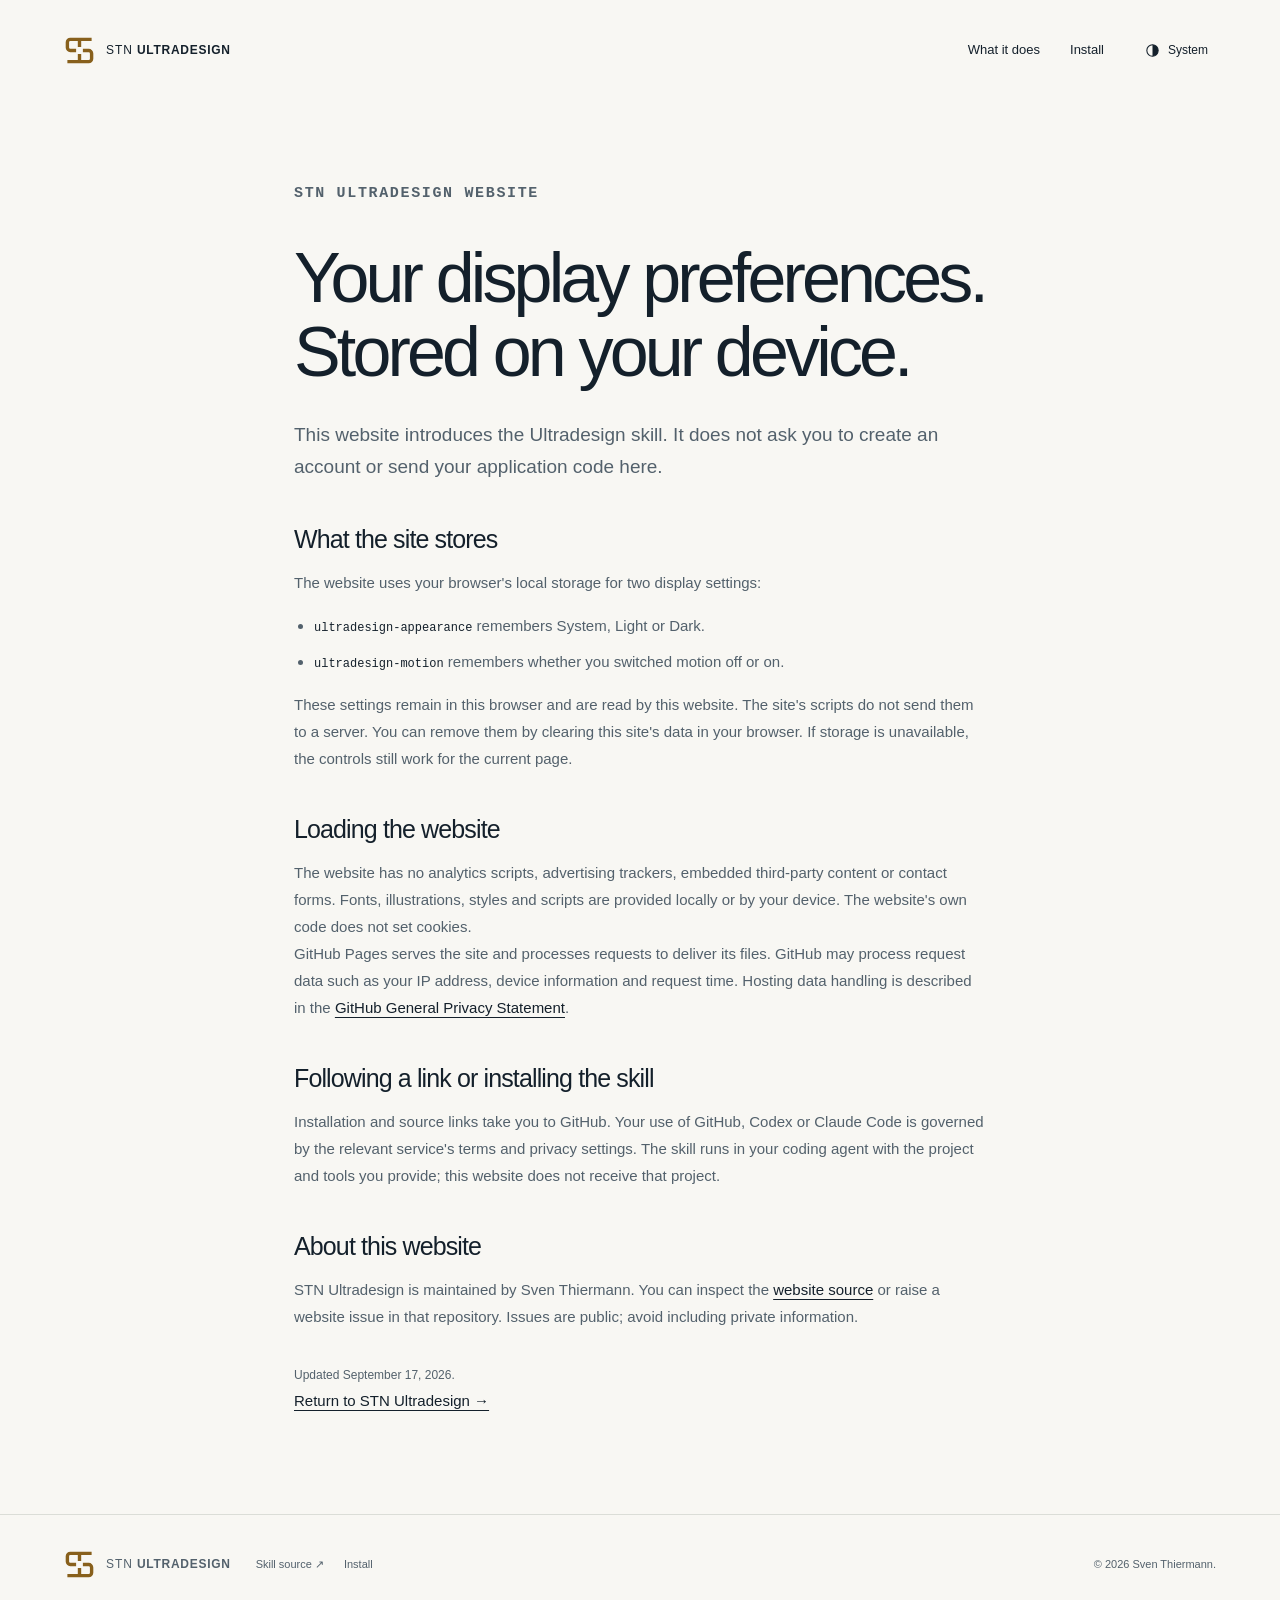
==== public/privacy.html @ 89f539d8 "Launch the Ultradesign website with the approved ST identity" ====
<!doctype html>
<html lang="en" data-appearance="system">
<head>
  <meta charset="utf-8">
  <meta name="viewport" content="width=device-width,initial-scale=1">
  <meta name="color-scheme" content="light dark">
  <title>Website privacy — STN Ultradesign</title>
  <meta name="description" content="How the STN Ultradesign website uses local display preferences, hosting and external links.">
  <meta name="robots" content="index,follow">
  <meta name="theme-color" content="#f8f7f3" media="(prefers-color-scheme: light)">
  <meta name="theme-color" content="#101820" media="(prefers-color-scheme: dark)">
  <link rel="canonical" href="https://sthiermann.github.io/stn-ultradesign-website/privacy.html">
  <link rel="icon" type="image/svg+xml" href="assets/mark.svg?v=e6d54c770d36">
  <link rel="stylesheet" href="assets/site.css?v=b29219872c0c">
  <link rel="stylesheet" href="assets/brand.css?v=5d7e06d3f190">
  <script src="assets/appearance.js?v=4df42aa6dcc9"></script>
  <noscript><style>.theme-button{display:none!important}</style></noscript>
</head>
<body>
  <a class="skip-link" href="#main">Skip to content</a>
  <header class="site-header">
    <a class="brand" href="./" aria-label="STN Ultradesign home"><svg class="brand-mark" viewBox="16 16 128 128" fill="none" aria-hidden="true"><g fill="none" stroke="currentColor" stroke-width="14" stroke-linecap="butt" stroke-linejoin="round"><path d="M130 34H42C35.372583 34 30 39.372583 30 46V68C30 74.627417 35.372583 80 42 80H66M80 34V66"/><path d="M130 34H42C35.372583 34 30 39.372583 30 46V68C30 74.627417 35.372583 80 42 80H66M80 34V66" transform="rotate(180 80 80)"/></g></svg><span>STN <strong>ULTRADESIGN</strong></span></a>
    <nav aria-label="Main navigation"><a href="./#possibilities">What it does</a><a href="./#install">Install</a></nav>
    <button class="theme-button" type="button" aria-label="Appearance: system. Change appearance." title="Change appearance"><svg viewBox="0 0 24 24" aria-hidden="true"><circle cx="12" cy="12" r="8"/><path d="M12 4a8 8 0 0 1 0 16Z"/></svg><span class="theme-label">System</span></button>
  </header>
  <main id="main" class="privacy-content page-width">
    <p class="eyebrow">STN ULTRADESIGN WEBSITE</p>
    <h1>Your display preferences.<br>Stored on your device.</h1>
    <p class="privacy-intro">This website introduces the Ultradesign skill. It does not ask you to create an account or send your application code here.</p>
    <h2>What the site stores</h2>
    <p>The website uses your browser's local storage for two display settings:</p>
    <ul><li><code>ultradesign-appearance</code> remembers System, Light or Dark.</li><li><code>ultradesign-motion</code> remembers whether you switched motion off or on.</li></ul>
    <p>These settings remain in this browser and are read by this website. The site's scripts do not send them to a server. You can remove them by clearing this site's data in your browser. If storage is unavailable, the controls still work for the current page.</p>
    <h2>Loading the website</h2>
    <p>The website has no analytics scripts, advertising trackers, embedded third-party content or contact forms. Fonts, illustrations, styles and scripts are provided locally or by your device. The website's own code does not set cookies.</p>
    <p>GitHub Pages serves the site and processes requests to deliver its files. GitHub may process request data such as your IP address, device information and request time. Hosting data handling is described in the <a href="https://docs.github.com/en/site-policy/privacy-policies/github-general-privacy-statement">GitHub General Privacy Statement</a>.</p>
    <h2>Following a link or installing the skill</h2>
    <p>Installation and source links take you to GitHub. Your use of GitHub, Codex or Claude Code is governed by the relevant service's terms and privacy settings. The skill runs in your coding agent with the project and tools you provide; this website does not receive that project.</p>
    <h2>About this website</h2>
    <p>STN Ultradesign is maintained by Sven Thiermann. You can inspect the <a href="https://github.com/sthiermann/stn-ultradesign-website">website source</a> or raise a website issue in that repository. Issues are public; avoid including private information.</p>
    <p class="privacy-date">Updated September 17, 2026.</p>
    <p><a href="./">Return to STN Ultradesign →</a></p>
  </main>
  <footer class="site-footer page-width"><a class="brand" href="./" aria-label="STN Ultradesign home"><svg class="brand-mark" viewBox="16 16 128 128" fill="none" aria-hidden="true"><g fill="none" stroke="currentColor" stroke-width="14" stroke-linecap="butt" stroke-linejoin="round"><path d="M130 34H42C35.372583 34 30 39.372583 30 46V68C30 74.627417 35.372583 80 42 80H66M80 34V66"/><path d="M130 34H42C35.372583 34 30 39.372583 30 46V68C30 74.627417 35.372583 80 42 80H66M80 34V66" transform="rotate(180 80 80)"/></g></svg><span>STN <strong>ULTRADESIGN</strong></span></a><div><a href="https://github.com/sthiermann/stn-ultradesign">Skill source ↗</a><a href="./#install">Install</a></div><p>© 2026 Sven Thiermann.</p></footer>
</body>
</html>
---- public/assets/site.css ----
@layer base, layout, art, controls, responsive;
@layer base {
  :root { color-scheme:light; --bg:#f8f7f3;--surface:#fffefa;--ink:#14202b;--muted:#53616c;--line:#dbddd7;--gold:#88601c;--gold-bright:#dfbd62;--gold-bg:#ebd496;--panel:#eeeee7;--shadow:0 28px 80px #1c2d3321;--soft-gold:#ab84381a;--green:#347052;--header:#f8f7f3ee; }
  :root[data-appearance="dark"] {color-scheme:dark;--bg:#101820;--surface:#17232d;--ink:#f4f2eb;--muted:#a8b4be;--line:#2d3a45;--gold:#dfbd62;--gold-bright:#dfbd62;--gold-bg:#dfbd62;--panel:#1c2933;--shadow:0 28px 90px #0008;--soft-gold:#dfbd6212;--green:#9acbb0;--header:#101820ef;}
  @media(prefers-color-scheme:dark) { :root[data-appearance="system"] {color-scheme:dark;--bg:#101820;--surface:#17232d;--ink:#f4f2eb;--muted:#a8b4be;--line:#2d3a45;--gold:#dfbd62;--gold-bright:#dfbd62;--gold-bg:#dfbd62;--panel:#1c2933;--shadow:0 28px 90px #0008;--soft-gold:#dfbd6212;--green:#9acbb0;--header:#101820ef;} }
  * {box-sizing:border-box} html{scroll-behavior:smooth;scroll-padding-top:110px} body{margin:0;background:var(--bg);color:var(--ink);font-family:"Helvetica Neue",Helvetica,Arial,sans-serif;line-height:1.55;-webkit-font-smoothing:antialiased} a{color:inherit;text-decoration:none}button{font:inherit;color:inherit;cursor:pointer}button,a{-webkit-tap-highlight-color:transparent} button{border:0} :focus-visible{outline:3px solid var(--gold);outline-offset:5px} ::selection{background:var(--gold-bg);color:#14202b}p,h1,h2{margin:0} svg{display:block} [hidden]{display:none!important} .skip-link{position:fixed;top:12px;left:12px;transform:translateY(-150%);background:var(--surface);padding:12px;z-index:50}.skip-link:focus{transform:none}.page-width{max-width:1440px;padding-inline:64px;margin-inline:auto}.eyebrow,.section-index,.micro-label{font-family:ui-monospace,SFMono-Regular,Consolas,monospace;text-transform:uppercase;letter-spacing:.11em}.eyebrow,.section-index{font-size:11px;font-weight:600}.section-index{color:var(--gold)}.text-action{display:inline-flex;gap:15px;align-items:center;font-size:14px;font-weight:500}.text-action:hover{color:var(--gold)}.text-action span{font-size:20px}.button{display:inline-flex;align-items:center;justify-content:center;gap:24px;min-height:52px;padding:13px 23px;border-radius:6px;font-size:14px;font-weight:600}.primary{background:var(--gold-bg);color:#17212a;border:1px solid #aa813444;box-shadow:0 2px 0 #00000010;transition:transform .18s,box-shadow .18s}.primary:hover{transform:translateY(-2px);box-shadow:0 8px 22px #a878232b}.primary span{font-size:21px} .hero-support,.help-text{color:var(--muted)} @media(prefers-reduced-motion:reduce){html{scroll-behavior:auto}*,*::before,*::after{animation:none!important;transition:none!important}}
}
@layer layout {
  .site-header{max-width:1440px;margin:auto;display:flex;align-items:center;gap:32px;padding:30px 64px;position:relative;z-index:10}.brand{display:inline-flex;align-items:center;gap:12px;white-space:nowrap}.brand svg{width:30px;height:24px;fill:var(--gold)}.brand span{font-size:12px;letter-spacing:.07em}.brand strong{font-weight:750}.site-header nav{display:flex;align-items:center;gap:30px;margin-left:auto;font-size:13px}.site-header nav a:hover{color:var(--gold)}.theme-button{background:none;display:flex;align-items:center;gap:7px;font-size:12px;padding:8px;min-height:40px}.theme-button svg{width:17px;height:17px;stroke:currentColor;fill:none;stroke-width:1.5}.theme-button svg path{fill:currentColor;stroke:none}
  .hero{display:grid;grid-template-columns:1.02fr 1fr;gap:8px;align-items:center;min-height:740px;padding-top:35px;padding-bottom:60px}.hero-copy{z-index:2;position:relative}.eyebrow{display:flex;align-items:center;gap:8px;margin-bottom:34px;color:var(--muted)}.status-dot{width:6px;height:6px;background:var(--gold);border-radius:50%}h1{font-size:clamp(52px,5.8vw,84px);font-weight:550;line-height:.99;letter-spacing:-.075em;margin-left:-4px}h1 span{color:var(--gold)}.hero-intro{max-width:440px;font-size:20px;line-height:1.45;margin-top:35px;letter-spacing:-.02em}.hero-support{font-size:14px;max-width:420px;margin-top:19px;line-height:1.75}.hero-actions{display:flex;align-items:center;gap:26px;margin-top:33px}.compatibility{font-size:11px;letter-spacing:.02em;color:var(--muted);margin-top:23px}.compatibility span{margin-inline:12px;color:var(--gold)}
  .manifesto{border-top:1px solid var(--line);border-bottom:1px solid var(--line);padding-block:70px;display:grid;grid-template-columns:1fr 2fr;gap:30px}.manifesto h2,.install-intro h2{font-size:clamp(32px,3.7vw,49px);font-weight:500;line-height:1.12;letter-spacing:-.045em}.manifesto h2 span{color:var(--gold)}.manifesto p{max-width:610px;margin-top:24px;color:var(--muted);font-size:17px}.install-section{display:grid;grid-template-columns:.8fr 1.2fr;gap:85px;padding-top:100px;padding-bottom:110px;align-items:start}.install-intro .section-index{margin-bottom:30px}.install-intro p{margin-top:25px;color:var(--muted);max-width:350px}.install-intro .text-action{margin-top:35px}.site-footer{display:flex;flex-wrap:wrap;gap:25px;align-items:center;padding-block:34px;border-top:1px solid var(--line);font-size:11px;color:var(--muted)}.site-footer p{margin-left:auto}.site-footer>div{display:flex;gap:20px}.site-footer a:hover{color:var(--gold)}
}
@layer art {
  .hero-art{position:relative;min-width:0;align-self:stretch;display:flex;flex-direction:column;justify-content:center;margin-left:-5px;padding-top:15px}.hero-art:before{content:"";position:absolute;inset:5% 0 8% -10%;background:radial-gradient(ellipse,var(--soft-gold),transparent 63%);pointer-events:none}.art-topline{display:flex;justify-content:space-between;font-size:9px;font-family:ui-monospace,SFMono-Regular,monospace;letter-spacing:.14em;color:var(--muted);padding-inline:24px;z-index:1}.art-coordinate{color:var(--gold)}.art-axis{position:absolute;background:var(--line);opacity:.5;pointer-events:none}.axis-horizontal{height:1px;left:0;right:0;top:49%}.axis-vertical{width:1px;top:50px;bottom:45px;left:49%}.scene{height:495px;position:relative;isolation:isolate;perspective:1000px;transform-style:preserve-3d}.orbital-ring{position:absolute;border:1px solid var(--line);width:470px;height:470px;left:50%;top:49%;border-radius:50%;transform:translate(-50%,-50%) rotateX(61deg) rotateZ(-32deg);pointer-events:none;opacity:.65}.ring-two{width:570px;height:570px;opacity:.3;transform:translate(-50%,-50%) rotateX(61deg) rotateZ(-32deg)}.design-layer{position:absolute;transition:transform .8s cubic-bezier(.2,.7,.2,1),opacity .5s;backface-visibility:hidden}.interface-layer{width:410px;left:50%;top:106px;margin-left:-205px;background:var(--surface);border:1px solid var(--line);border-radius:12px;box-shadow:var(--shadow);transform:rotateY(-12deg) rotateX(10deg) rotateZ(-5deg);z-index:3;overflow:hidden}.mini-titlebar{padding:13px 18px;display:flex;align-items:center;gap:10px;border-bottom:1px solid var(--line);font-size:11px}.mini-mark{font-size:18px;color:var(--gold);line-height:1}.mini-time{margin-left:auto;color:var(--muted);font-size:9px}.mini-body{display:flex}.mini-sidebar{width:49px;border-right:1px solid var(--line);padding:16px 10px;display:flex;flex-direction:column;gap:17px;color:var(--muted);align-items:center;font-size:15px}.mini-side-active{color:var(--gold)}.mini-content{padding:19px 20px;flex:1;min-width:0}.mini-heading{font-size:13px;font-weight:600;display:flex;justify-content:space-between}.mini-live{font-size:9px;color:var(--green);font-weight:400}.mini-values{display:flex;gap:32px;margin:17px 0 11px}.mini-values small{display:block;font-size:8px;color:var(--muted)}.mini-values strong{font-size:32px;line-height:1.25;font-weight:500;letter-spacing:-.04em}.mini-values strong span{font-size:17px}.mini-chart{color:var(--gold)}.chart-unit{font-size:8px;color:var(--muted);display:block;margin-bottom:5px}.chart-grid{stroke:var(--line);stroke-width:.6;stroke-dasharray:3 4;fill:none}.chart-line{fill:none;stroke:currentColor;stroke-width:2.3;stroke-linecap:round;stroke-linejoin:round}.chart-times{display:flex;justify-content:space-between;font-size:7px;color:var(--muted);margin-top:2px}.mini-table{margin-top:14px;font-size:8px;color:var(--muted)}.mini-table>div{display:grid;grid-template-columns:1.3fr 1fr .5fr;padding:7px 0;border-top:1px solid var(--line)}.mini-table>div>span:first-child{color:var(--ink)}.mini-table i{display:inline-block;width:4px;height:4px;border-radius:50%;background:var(--green);margin-right:5px}.mini-table>div>span:last-child{text-align:right}.requirements-layer{width:252px;left:7%;top:22px;background:var(--surface);border:1px solid var(--line);border-radius:8px;padding:15px;display:flex;gap:13px;transform:rotateY(-12deg) rotateX(10deg) rotateZ(-5deg);box-shadow:0 12px 26px #0000000e;z-index:1}.layer-number{color:var(--gold);font-size:9px;font-family:monospace}.micro-label{font-size:7px;color:var(--muted)}.requirements-layer p{font-size:12px;line-height:1.5;margin-top:9px}.requirements-layer strong{font-weight:500;color:var(--gold)}.requirement-chips{display:flex;gap:5px;margin-top:11px}.requirement-chips span{font-size:7px;padding:3px 6px;border:1px solid var(--line);border-radius:3px}.system-layer{display:flex;gap:13px;top:346px;right:2%;width:280px;z-index:4;background:var(--surface);border:1px solid var(--line);border-radius:8px;padding:13px 16px;box-shadow:var(--shadow);transform:rotateY(-12deg) rotateX(10deg) rotateZ(-5deg)}.system-layer>div{flex:1}.system-sample{display:flex;align-items:center;justify-content:space-between;gap:12px;margin-top:6px}.type-sample{font-size:25px;line-height:1;font-weight:500;letter-spacing:-.07em}.swatch-set{display:flex}.swatch-set i{width:14px;height:14px;border-radius:50%;background:var(--gold-bright);border:1px solid var(--line);margin-left:-3px}.swatch-set i:nth-child(2){background:#1c2933}.swatch-set i:nth-child(3){background:#789080}.swatch-set i:nth-child(4){background:#f5f2e9}.sample-control{font-size:8px;border-radius:3px;background:var(--gold-bg);color:#17212a;padding:6px 9px;white-space:nowrap}.sample-control span{margin-left:8px}.verification-layer{left:4%;top:420px;display:flex;align-items:center;gap:10px;padding:11px 13px;border:1px solid var(--line);border-radius:5px;background:var(--surface);z-index:5;transform:rotateZ(-5deg)}.verification-symbol{color:var(--green);font-size:13px}.verification-layer p{font-size:9px;color:var(--muted);margin-top:2px}.scene-controls{display:flex;align-items:center;justify-content:space-between;padding:0 24px;z-index:4}.scene-controls>span{font-size:8px;color:var(--muted)}.layer-toggle{border:1px solid var(--line);background:var(--surface);padding:9px 13px;min-height:38px;border-radius:4px;font-size:10px;display:flex;gap:20px}.layer-toggle:hover{border-color:var(--gold)}.layer-toggle[aria-pressed="true"]{color:var(--gold);border-color:var(--gold)}.scene[data-exploded="true"] .interface-layer{transform:translateY(-5px) rotateX(35deg) rotateZ(-15deg) scale(.85)}.scene[data-exploded="true"] .requirements-layer{transform:translate(-12px,-20px) rotateX(25deg) rotateZ(-15deg);z-index:5}.scene[data-exploded="true"] .system-layer{transform:translate(2px,35px) rotateX(25deg) rotateZ(-15deg)}.scene[data-exploded="true"] .verification-layer{transform:translateY(26px) rotateZ(-5deg)}
}
@layer controls {
  .install-panel{background:var(--surface);border:1px solid var(--line);border-radius:10px;padding:26px 30px 8px;min-width:0;box-shadow:0 15px 50px #00000008}.client-tabs{display:flex;gap:26px;border-bottom:1px solid var(--line);margin-bottom:29px}.client-tabs button{padding:0 3px 15px;background:none;color:var(--muted);position:relative;min-height:44px;font-size:14px}.client-tabs button[aria-selected="true"]{color:var(--ink)}.client-tabs button[aria-selected="true"]:after{content:"";height:2px;position:absolute;background:var(--gold);left:0;right:0;bottom:-1px}.step-label{font-size:13px;font-weight:600;display:flex;align-items:center;gap:12px;margin-bottom:13px}.step-label span{font-size:10px;font-family:monospace;color:var(--gold)}.install-panel p{font-size:13px;color:var(--muted);line-height:1.7}.copy-block{padding:15px 15px 12px;background:var(--bg);border:1px solid var(--line);border-radius:5px;margin-top:14px;min-width:0}.copy-block p,.copy-block code{font-size:12px;line-height:1.75;color:var(--ink);overflow-wrap:anywhere;white-space:pre-wrap}.copy-block button{font-size:11px;background:none;color:var(--gold);display:flex;align-items:center;gap:13px;padding:8px 0;min-height:38px;margin-top:7px}.copy-block button:hover{text-decoration:underline}.copy-block.command{display:flex;align-items:center;gap:14px;justify-content:space-between;padding-block:8px}.command button{margin-top:0;flex-shrink:0}.command code{font-size:11px}.install-panel .help-text{font-size:11px;margin-top:11px}.help-text a{text-decoration:underline;text-underline-offset:3px}.prompt-step{border-top:1px solid var(--line);margin-top:24px;padding-top:24px}.install-panel .copy-status{min-height:32px;font-size:11px;margin-top:10px;color:var(--gold)}
}
@layer responsive {
  @media(min-width:1450px){.hero{min-height:800px}.hero-art{margin-left:5px}.scene{height:525px}.interface-layer{width:445px;margin-left:-222px}.requirements-layer{top:16px}.system-layer{top:372px}.verification-layer{top:452px}}
  @media(max-width:1150px){.page-width{padding-inline:40px}.site-header{padding:25px 40px}.hero{gap:0;min-height:670px}.hero-intro{font-size:18px}.hero-actions{gap:16px}.hero-actions .text-action{font-size:12px}.scene{transform:scale(.88);transform-origin:center;min-width:445px;margin-left:calc((100% - 445px)/2)}.hero-art{overflow:hidden;margin-left:-15px}.art-topline,.scene-controls{padding-inline:10px}.install-section{gap:45px}.site-footer .brand{width:100%}.site-footer p{margin-left:0}}
  @media(max-width:850px){.page-width{padding-inline:28px}.site-header{padding:24px 28px;gap:18px}.site-header nav{gap:18px}.source-link{display:none}.theme-label{display:none}.hero{grid-template-columns:1fr;padding-top:45px;gap:35px;padding-bottom:65px}.hero-copy{max-width:610px}h1{font-size:clamp(58px,9vw,80px)}.hero-intro{max-width:550px}.hero-support{max-width:520px}.hero-art{margin-left:0;min-height:570px;max-width:650px;width:100%;justify-self:center;overflow:hidden}.scene{transform:scale(1);min-width:0;margin-left:0}.art-topline,.scene-controls{padding-inline:30px}.hero-actions .text-action{font-size:14px}.manifesto{grid-template-columns:1fr;gap:24px;padding-block:50px}.install-section{grid-template-columns:1fr;gap:35px;padding-top:70px;padding-bottom:70px}.install-intro p{max-width:500px}.install-intro .section-index{margin-bottom:24px}.install-intro .text-action{margin-top:20px}.install-panel{max-width:650px;width:100%}}
  @media(max-width:480px){.page-width{padding-inline:22px}.site-header{padding:20px 22px;gap:10px}.brand{gap:8px}.brand svg{width:25px}.brand span{font-size:10px}.site-header nav{gap:0;font-size:12px}.site-header nav a:first-child{display:none}.theme-button{padding:8px}.hero{padding-top:35px;gap:16px}.eyebrow{font-size:8px;margin-bottom:29px}h1{font-size:clamp(43px,12vw,58px);letter-spacing:-.065em}.hero-intro{font-size:18px;margin-top:26px}.hero-support{font-size:13px}.hero-actions{align-items:flex-start;flex-direction:column;gap:18px;margin-top:25px}.hero-actions .button{min-height:48px}.compatibility{font-size:10px}.compatibility span{margin-inline:7px}.hero-art{min-height:490px;padding-top:25px;margin-inline:-12px;width:calc(100% + 24px)}.art-topline{font-size:7px;padding-inline:10px}.scene{height:416px;min-width:430px;margin-left:calc((100% - 430px)/2);transform:scale(.77);transform-origin:50% 13%;margin-bottom:-10px}.scene-controls{padding-inline:10px}.scene-controls>span{font-size:7px}.layer-toggle{font-size:10px;min-height:44px}.manifesto h2,.install-intro h2{font-size:34px}.manifesto p{font-size:15px}.install-panel{padding:20px 17px 5px}.copy-block.command{align-items:flex-start;flex-direction:column;gap:2px}.copy-block.command code{font-size:11px}.site-footer{gap:19px}.site-footer>div{gap:17px}.site-footer p{width:100%}}
}
@layer layout {
  h3{margin:0;font-weight:500;letter-spacing:-.025em}.possibilities{padding-block:90px}.section-heading{display:flex;justify-content:space-between;align-items:end;gap:50px;margin-bottom:46px}.section-heading h2,.principles h2{font-size:44px;line-height:1.13;font-weight:500;letter-spacing:-.045em;margin-top:22px}.section-heading h2 span{color:var(--muted)}.section-heading>p{max-width:280px;color:var(--muted);font-size:15px}.work-list .work-row{border-top:1px solid var(--line);display:grid;grid-template-columns:55px 1.05fr 1.4fr 44px;gap:20px;align-items:center;padding:29px 0;transition:background .2s}.work-list .work-row:last-child{border-bottom:1px solid var(--line)}.work-number{font:11px ui-monospace,SFMono-Regular,monospace;color:var(--gold)}.work-list h3{font-size:22px}.work-list p{color:var(--muted);font-size:13px;max-width:430px;line-height:1.7}.work-list .row-arrow{display:grid;place-items:center;width:44px;height:44px;border:1px solid var(--line);border-radius:50%;font-size:22px;color:var(--gold);transition:background .2s,transform .2s}.work-row:hover .row-arrow{background:var(--soft-gold);transform:rotate(45deg)}.principles{padding-block:75px;background:var(--panel);border-block:1px solid var(--line)}.principles-grid{display:grid;grid-template-columns:repeat(3,1fr);gap:50px;margin-top:44px}.principles-grid article>span{font-size:26px;color:var(--gold);display:block;margin-bottom:16px}.principles h3{font-size:19px;line-height:1.3}.principles-grid p{font-size:14px;color:var(--muted);margin-top:14px}.install-intro .install-note{font-size:12px;margin-top:28px;max-width:310px}.closing{padding-block:65px 90px;text-align:center;border-top:1px solid var(--line)}.closing h2{font-size:clamp(34px,4.7vw,62px);line-height:1.08;letter-spacing:-.05em;font-weight:500;margin-block:30px}.closing h2 span{color:var(--gold)}
}
@layer art {
 .interface-layer{border-radius:18px}.requirements-layer,.system-layer{border-radius:12px}.scene-story{margin:24px 24px 0;position:relative;z-index:4}.story-steps{display:flex;gap:4px;border-top:1px solid var(--line);padding-top:12px}.story-steps button{flex:1;min-height:44px;border-radius:5px;background:none;color:var(--muted);font:10px ui-monospace,SFMono-Regular,monospace;display:flex;align-items:center;justify-content:center;gap:7px}.story-steps button[aria-pressed="true"]{color:var(--gold);background:var(--soft-gold)}.story-caption{font-size:11px;color:var(--muted);min-height:3.3em;margin-top:12px;line-height:1.7}.scene[data-stage="requirements"] .requirements-layer{z-index:6;border-color:var(--gold);transform:translateY(12px) rotateZ(-2deg) scale(1.1)}.scene[data-stage="system"] .system-layer{border-color:var(--gold);transform:translateY(10px) rotateZ(-2deg) scale(1.08)}.scene[data-stage="review"] .verification-layer{border-color:var(--gold);transform:rotateZ(0) scale(1.09)}.scene[data-stage="requirements"] .interface-layer,.scene[data-stage="system"] .interface-layer{opacity:.58}
}
@layer controls {
 .method-detail{margin-top:24px}.method-detail summary,.install-help summary{list-style:none;cursor:pointer;display:flex;align-items:center;justify-content:space-between;gap:15px;min-height:44px;font-size:13px}.method-detail summary::-webkit-details-marker,.install-help summary::-webkit-details-marker{display:none}.method-detail summary{max-width:300px;color:var(--gold)}details[open]>summary>span{transform:rotate(45deg)}.method-detail ol{padding-left:20px;margin:17px 0 0;max-width:630px}.method-detail li{font-size:14px;color:var(--muted);margin-bottom:18px;padding-left:8px}.method-detail strong{color:var(--ink);display:block;font-weight:500;margin-bottom:3px}.install-help{border-top:1px solid var(--line);margin-top:24px;padding-top:8px}.install-help p{font-size:12px;margin-top:14px}.install-help a{text-decoration:underline;text-underline-offset:3px}.install-help strong{color:var(--ink);font-weight:500}
}
@layer responsive {
 @media(max-width:850px){.hero-art{min-height:670px}.section-heading{align-items:start;flex-direction:column;gap:22px}.section-heading>p{max-width:480px}.work-list .work-row{grid-template-columns:35px 1fr 44px;gap:16px}.work-list p{grid-column:2;max-width:550px}.work-list .row-arrow{grid-column:3;grid-row:1/3}.work-list h3{font-size:22px}.principles-grid{gap:28px}.principles h2,.section-heading h2{font-size:38px}.principles h3{font-size:18px}.principles-grid p{font-size:13px}}
 @media(max-width:480px){.hero-art{min-height:630px;margin-top:25px}.scene{height:460px;margin-bottom:-10px;transform:scale(.83);transform-origin:50% 30%}.scene-story{margin:25px 10px 0}.story-steps{gap:2px}.story-steps button{font-size:9px;gap:4px}.story-caption{font-size:12px;min-height:4em}.possibilities{padding-block:65px}.section-heading h2,.principles h2{font-size:33px}.section-heading{margin-bottom:30px}.work-list .work-row{grid-template-columns:23px 1fr 44px;gap:10px;padding-block:24px}.work-list h3{font-size:20px}.work-list p{font-size:13px;grid-column:2/4;padding-right:40px}.principles{padding-block:55px}.principles-grid{grid-template-columns:1fr;gap:29px;margin-top:30px}.principles-grid article{padding-top:23px;border-top:1px solid var(--line)}.principles-grid article>span{margin-bottom:12px}.principles h3{font-size:20px}.principles-grid p{font-size:14px}.closing{padding-block:60px}.method-detail li{font-size:13px}}
}
---- public/assets/brand.css ----
.brand { gap: 11px; }
.brand .brand-mark { width: 31px; height: 31px; fill: none; color: var(--gold); flex-shrink: 0; }
.brand span { font-size: 12px; font-weight: 500; letter-spacing: .075em; }
.brand strong { font-weight: 600; letter-spacing: .06em; }
.mini-mark .brand-mark { width: 21px; height: 21px; fill: none; color: var(--gold); }
.j-app-symbol .brand-mark { width: 22px; height: 22px; fill: none; color: var(--gold); }
.hero-art { isolation: isolate; }
.hero-art:after { content: ""; position: absolute; left: calc(49% - 36px); top: calc(49% - 36px); width: 72px; height: 72px; border: 1px solid var(--gold); opacity: .2; z-index: -1; pointer-events: none; }
.footer-release { white-space: nowrap; color: var(--muted); margin-left: 10px; }
.no-script-note { padding-block: 15px; font-size: 13px; background: var(--panel); color: var(--muted); }
.privacy-content { max-width: 820px; margin-inline: auto; padding-block: 80px 100px; }
.privacy-content h1 { font-size: clamp(44px, 6vw, 70px); line-height: 1.06; letter-spacing: -.055em; margin: 22px 0 30px; font-weight: 500; }
.privacy-content .privacy-intro { font-size: 19px; color: var(--muted); max-width: 650px; line-height: 1.65; }
.privacy-content h2 { font-size: 25px; letter-spacing: -.035em; font-weight: 500; margin: 42px 0 15px; line-height: 1.2; }
.privacy-content p, .privacy-content li { font-size: 15px; line-height: 1.8; color: var(--muted); }
.privacy-content a { text-decoration: underline; text-underline-offset: 4px; color: var(--ink); }
.privacy-content ul { padding-left: 20px; }
.privacy-content li { margin-block: 8px; }
.privacy-content code { font-size: 12px; overflow-wrap: anywhere; color: var(--ink); }
.privacy-content .privacy-date { font-size: 12px; margin-top: 35px; }
html[data-motion="off"] { scroll-behavior: auto; }
@media (max-width: 580px) {
  .brand .brand-mark { width: 27px; height: 27px; }
  .brand { gap: 7px; }
  .brand span { font-size: 10px; letter-spacing: .04em; }
  .brand strong { letter-spacing: .035em; }
  .footer-release { display: block; margin: 7px 0 0; }
  .privacy-content { padding-block: 50px 65px; }
  .privacy-content .privacy-intro { font-size: 17px; }
}
@media (forced-colors: active) {
  .brand .brand-mark, .mini-mark .brand-mark, .j-app-symbol .brand-mark { color: CanvasText; }
  .hero-art:after { display: none; }
}
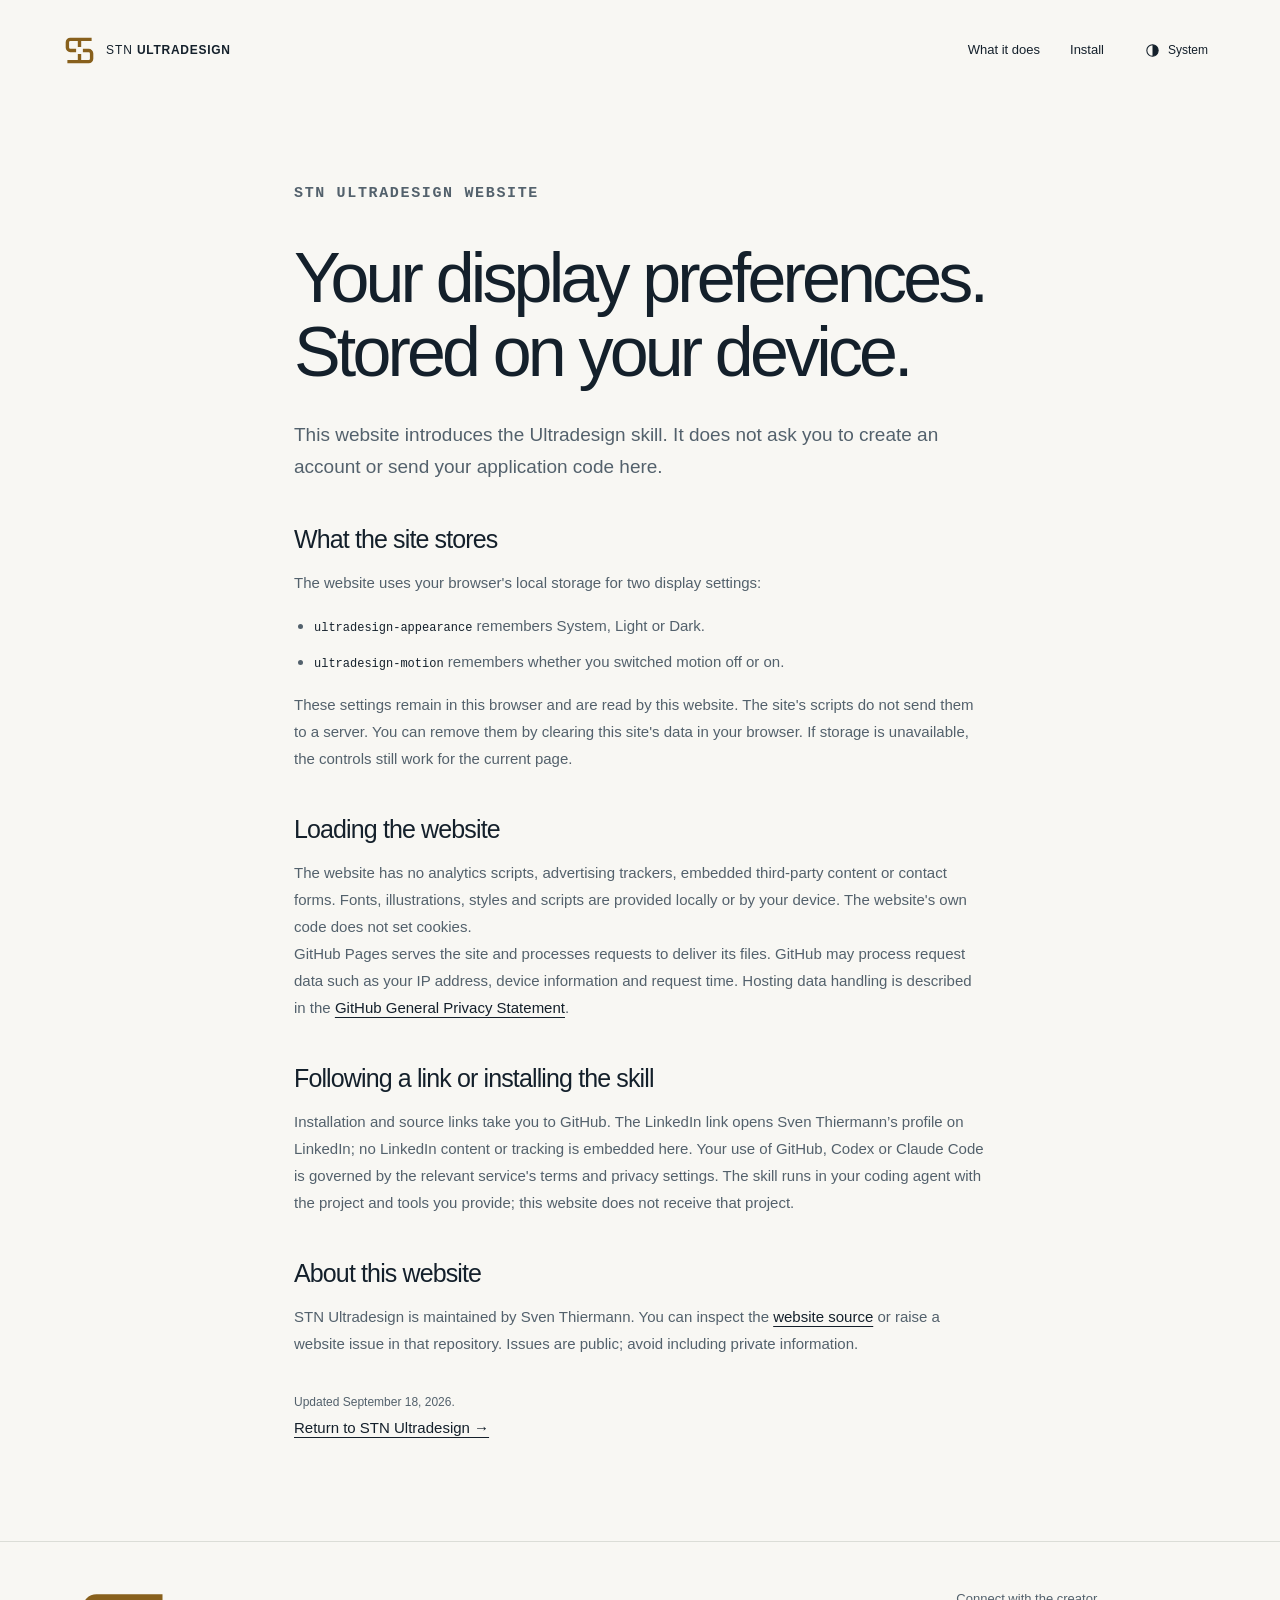
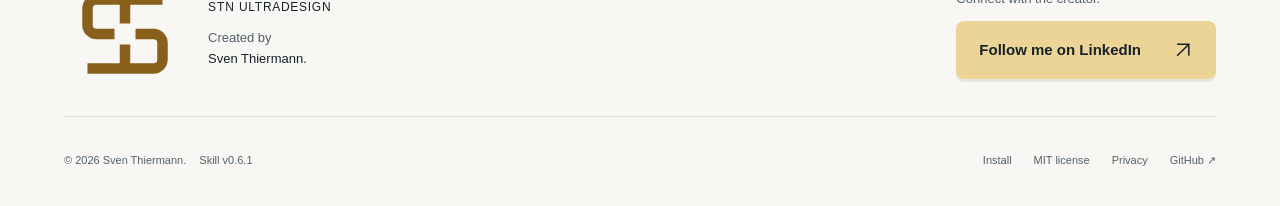
==== commit aac51f5a: "Add approved Signature motion and LinkedIn footer" ====
--- a/public/privacy.html
+++ b/public/privacy.html
@@ -12,7 +12,7 @@
   <link rel="canonical" href="https://sthiermann.github.io/stn-ultradesign-website/privacy.html">
   <link rel="icon" type="image/svg+xml" href="assets/mark.svg?v=e6d54c770d36">
   <link rel="stylesheet" href="assets/site.css?v=b29219872c0c">
-  <link rel="stylesheet" href="assets/brand.css?v=5d7e06d3f190">
+  <link rel="stylesheet" href="assets/brand.css?v=22a4da44d434">
   <script src="assets/appearance.js?v=4df42aa6dcc9"></script>
   <noscript><style>.theme-button{display:none!important}</style></noscript>
 </head>
@@ -35,12 +35,21 @@
     <p>The website has no analytics scripts, advertising trackers, embedded third-party content or contact forms. Fonts, illustrations, styles and scripts are provided locally or by your device. The website's own code does not set cookies.</p>
     <p>GitHub Pages serves the site and processes requests to deliver its files. GitHub may process request data such as your IP address, device information and request time. Hosting data handling is described in the <a href="https://docs.github.com/en/site-policy/privacy-policies/github-general-privacy-statement">GitHub General Privacy Statement</a>.</p>
     <h2>Following a link or installing the skill</h2>
-    <p>Installation and source links take you to GitHub. Your use of GitHub, Codex or Claude Code is governed by the relevant service's terms and privacy settings. The skill runs in your coding agent with the project and tools you provide; this website does not receive that project.</p>
+    <p>Installation and source links take you to GitHub. The LinkedIn link opens Sven Thiermann’s profile on LinkedIn; no LinkedIn content or tracking is embedded here. Your use of GitHub, Codex or Claude Code is governed by the relevant service's terms and privacy settings. The skill runs in your coding agent with the project and tools you provide; this website does not receive that project.</p>
     <h2>About this website</h2>
     <p>STN Ultradesign is maintained by Sven Thiermann. You can inspect the <a href="https://github.com/sthiermann/stn-ultradesign-website">website source</a> or raise a website issue in that repository. Issues are public; avoid including private information.</p>
-    <p class="privacy-date">Updated September 17, 2026.</p>
+    <p class="privacy-date">Updated September 18, 2026.</p>
     <p><a href="./">Return to STN Ultradesign →</a></p>
   </main>
-  <footer class="site-footer page-width"><a class="brand" href="./" aria-label="STN Ultradesign home"><svg class="brand-mark" viewBox="16 16 128 128" fill="none" aria-hidden="true"><g fill="none" stroke="currentColor" stroke-width="14" stroke-linecap="butt" stroke-linejoin="round"><path d="M130 34H42C35.372583 34 30 39.372583 30 46V68C30 74.627417 35.372583 80 42 80H66M80 34V66"/><path d="M130 34H42C35.372583 34 30 39.372583 30 46V68C30 74.627417 35.372583 80 42 80H66M80 34V66" transform="rotate(180 80 80)"/></g></svg><span>STN <strong>ULTRADESIGN</strong></span></a><div><a href="https://github.com/sthiermann/stn-ultradesign">Skill source ↗</a><a href="./#install">Install</a></div><p>© 2026 Sven Thiermann.</p></footer>
+  <footer class="site-footer page-width" id="footer">
+    <div class="footer-main">
+      <div class="footer-identity">
+        <div class="footer-signature"><svg class="footer-signature-mark" viewBox="16 16 128 128" fill="none" aria-hidden="true"><g stroke="currentColor" stroke-width="14" stroke-linecap="butt" stroke-linejoin="round"><path d="M130 34H42C35.372583 34 30 39.372583 30 46V68C30 74.627417 35.372583 80 42 80H66M80 34V66"/><path d="M130 34H42C35.372583 34 30 39.372583 30 46V68C30 74.627417 35.372583 80 42 80H66M80 34V66" transform="rotate(180 80 80)"/></g></svg></div>
+        <div class="footer-wordmark"><a class="brand" href="./" aria-label="STN Ultradesign home"><span>STN <strong>ULTRADESIGN</strong></span></a><p>Created by<br><strong>Sven Thiermann.</strong></p></div>
+      </div>
+      <div class="footer-connect"><p>Connect with the creator.</p><a class="footer-linkedin" href="https://www.linkedin.com/in/sven-thiermann/">Follow me on LinkedIn <svg viewBox="0 0 24 24" fill="none" stroke="currentColor" stroke-width="1.8" aria-hidden="true"><path d="M5 19 19 5M5 5h14v14"/></svg></a></div>
+    </div>
+    <div class="footer-bottom"><p>© 2026 Sven Thiermann. <span class="footer-release">Skill v0.6.1</span></p><nav aria-label="Footer navigation"><a href="./#install">Install</a><a href="https://github.com/sthiermann/stn-ultradesign/blob/main/LICENSE">MIT license</a><a href="privacy.html">Privacy</a><a href="https://github.com/sthiermann/stn-ultradesign">GitHub ↗</a></nav></div>
+  </footer>
 </body>
 </html>
--- a/public/assets/brand.css
+++ b/public/assets/brand.css
@@ -32,3 +32,43 @@
   .brand .brand-mark, .mini-mark .brand-mark, .j-app-symbol .brand-mark { color: CanvasText; }
   .hero-art:after { display: none; }
 }
+
+/* The footer brings the personal identity and its creator into one clear close. */
+.site-footer { display: block; padding-block: 44px 24px; }
+.site-footer .footer-main { display: flex; align-items: center; justify-content: space-between; gap: 44px; padding-bottom: 34px; }
+.footer-identity { display: flex; align-items: center; gap: 22px; min-width: 0; }
+.footer-signature { width: 122px; flex: none; display: grid; justify-items: center; gap: 3px; }
+.footer-signature-mark { display: block; width: 96px; height: 96px; fill: none; color: var(--gold); }
+.signature-toggle { min-height: 44px; padding: 8px 5px; background: none; font-size: 11px; color: var(--muted); border-radius: 5px; white-space: nowrap; }
+.signature-toggle:hover { color: var(--gold); background: var(--soft-gold); }
+.footer-wordmark .brand { width: auto; color: var(--ink); }
+.site-footer .footer-wordmark p { margin: 12px 0 0; font-size: 13px; line-height: 1.6; }
+.footer-wordmark strong { font-weight: 500; color: var(--ink); }
+.footer-connect { display: flex; flex-direction: column; align-items: flex-start; gap: 12px; }
+.site-footer .footer-connect p { margin: 0; color: var(--muted); font-size: 13px; }
+.site-footer .footer-linkedin { display: inline-flex; justify-content: space-between; align-items: center; gap: 32px; min-height: 58px; padding: 16px 22px; border: 1px solid transparent; border-radius: 8px; background: var(--gold-bg); color: #17212a; font-size: 15px; font-weight: 600; box-shadow: 0 3px 0 #00000012; transition: transform .18s, box-shadow .18s; }
+.footer-linkedin svg { width: 20px; height: 20px; flex: none; }
+.site-footer .footer-linkedin:hover { color: #17212a; transform: translateY(-2px); box-shadow: 0 8px 22px #a878232b; }
+.site-footer .footer-bottom { display: flex; align-items: center; justify-content: space-between; gap: 24px; border-top: 1px solid var(--line); padding-top: 22px; }
+.site-footer .footer-bottom p { margin: 0; }
+.footer-bottom nav { display: flex; flex-wrap: wrap; gap: 22px; }
+.footer-bottom nav a { display: inline-flex; align-items: center; min-height: 44px; }
+html[data-motion="off"] .footer-linkedin { transition: none; }
+html[data-motion="off"] .footer-linkedin:hover { transform: none; }
+@media (max-width: 700px) {
+  .site-footer .footer-main { align-items: flex-start; flex-direction: column; gap: 28px; }
+  .footer-identity { gap: 16px; }
+  .footer-signature { width: 108px; }
+  .footer-signature-mark { width: 84px; height: 84px; }
+  .footer-connect { width: 100%; }
+  .site-footer .footer-linkedin { width: 100%; }
+  .site-footer .footer-bottom { align-items: flex-start; flex-direction: column; gap: 8px; }
+  .footer-bottom .footer-release { display: inline; margin-left: 10px; }
+}
+@media (prefers-reduced-motion: reduce) {
+  .site-footer .footer-linkedin:hover { transform: none; }
+}
+@media (forced-colors: active) {
+  .footer-signature-mark { color: CanvasText; }
+  .site-footer .footer-linkedin { border-color: ButtonText; color: LinkText; box-shadow: none; }
+}
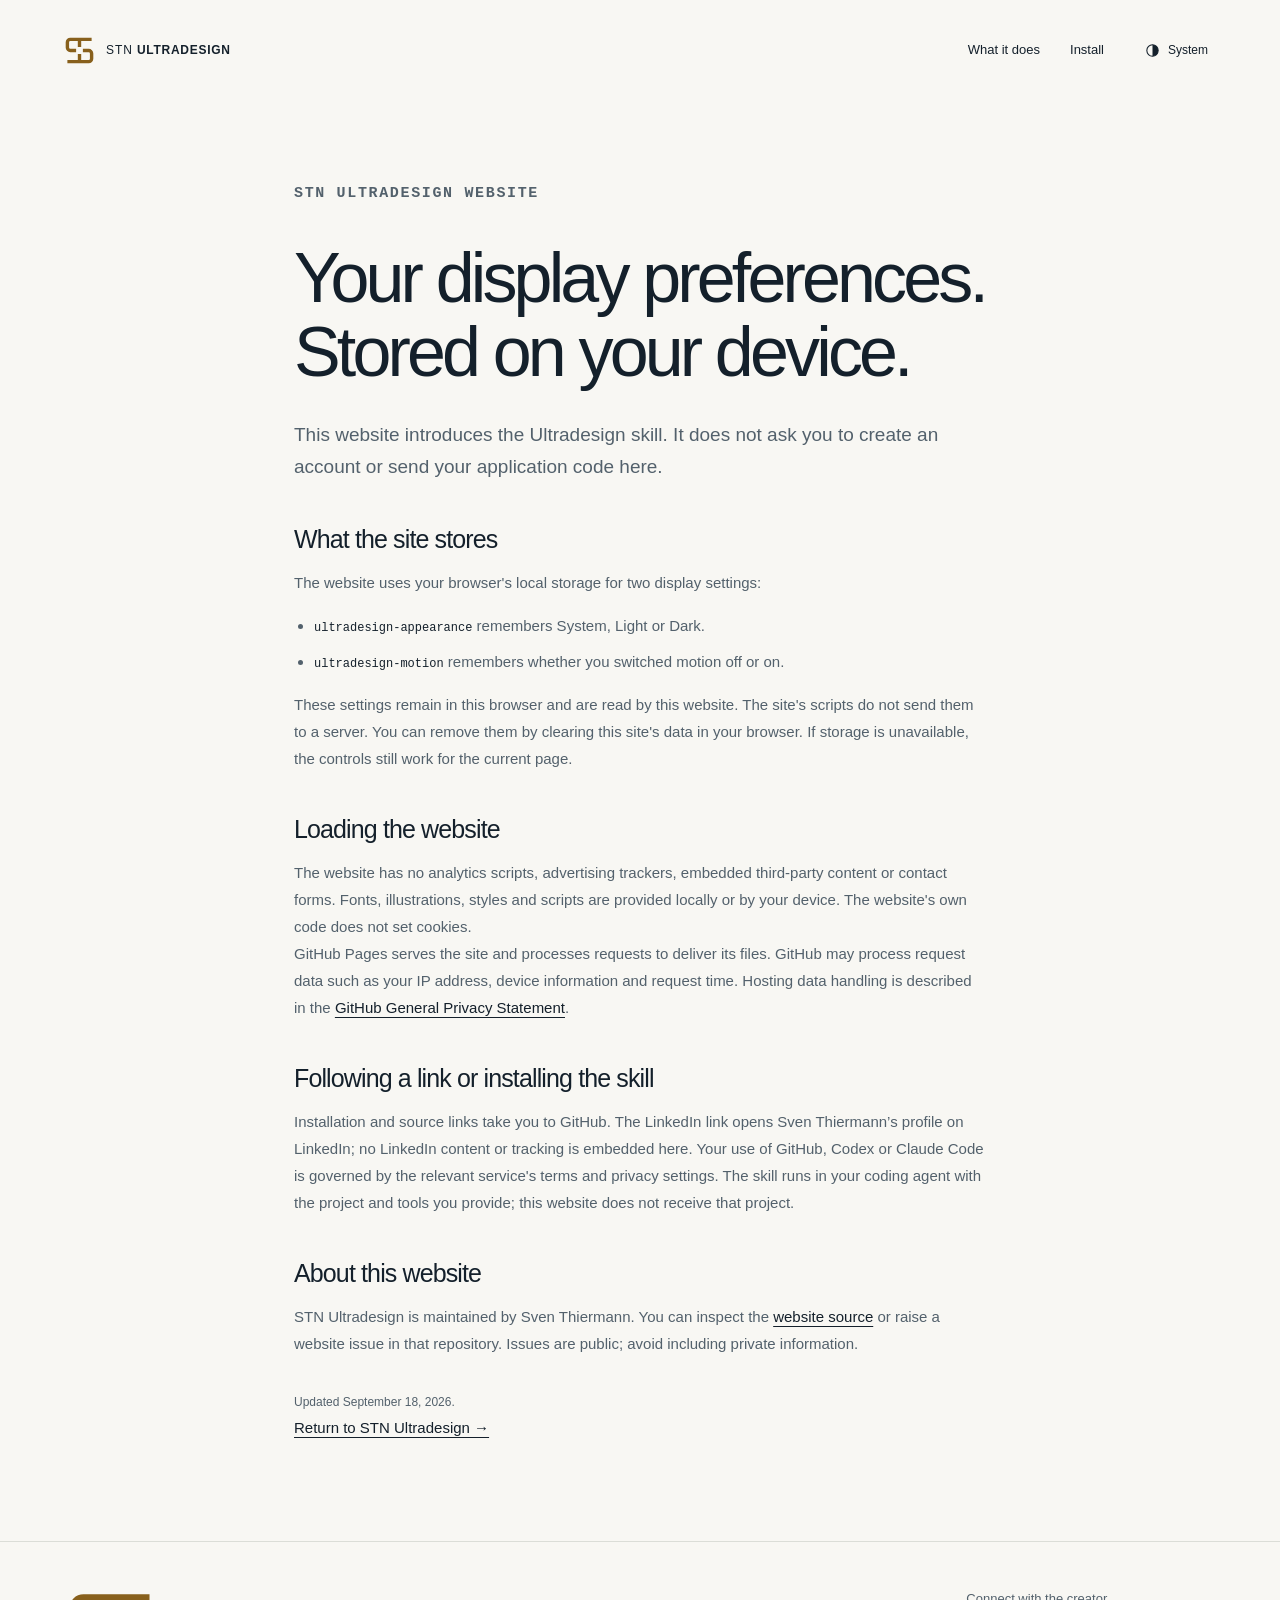
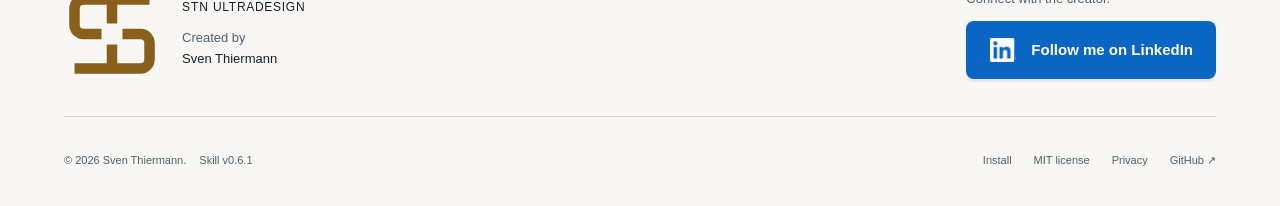
==== commit 2dfacbed: "Refine footer logo controls and LinkedIn identity" ====
--- a/public/privacy.html
+++ b/public/privacy.html
@@ -12,7 +12,7 @@
   <link rel="canonical" href="https://sthiermann.github.io/stn-ultradesign-website/privacy.html">
   <link rel="icon" type="image/svg+xml" href="assets/mark.svg?v=e6d54c770d36">
   <link rel="stylesheet" href="assets/site.css?v=b29219872c0c">
-  <link rel="stylesheet" href="assets/brand.css?v=22a4da44d434">
+  <link rel="stylesheet" href="assets/brand.css?v=0c34bbe458f0">
   <script src="assets/appearance.js?v=4df42aa6dcc9"></script>
   <noscript><style>.theme-button{display:none!important}</style></noscript>
 </head>
@@ -45,9 +45,9 @@
     <div class="footer-main">
       <div class="footer-identity">
         <div class="footer-signature"><svg class="footer-signature-mark" viewBox="16 16 128 128" fill="none" aria-hidden="true"><g stroke="currentColor" stroke-width="14" stroke-linecap="butt" stroke-linejoin="round"><path d="M130 34H42C35.372583 34 30 39.372583 30 46V68C30 74.627417 35.372583 80 42 80H66M80 34V66"/><path d="M130 34H42C35.372583 34 30 39.372583 30 46V68C30 74.627417 35.372583 80 42 80H66M80 34V66" transform="rotate(180 80 80)"/></g></svg></div>
-        <div class="footer-wordmark"><a class="brand" href="./" aria-label="STN Ultradesign home"><span>STN <strong>ULTRADESIGN</strong></span></a><p>Created by<br><strong>Sven Thiermann.</strong></p></div>
+        <div class="footer-wordmark"><a class="brand" href="./" aria-label="STN Ultradesign home"><span>STN <strong>ULTRADESIGN</strong></span></a><p>Created by<br><strong>Sven Thiermann</strong></p></div>
       </div>
-      <div class="footer-connect"><p>Connect with the creator.</p><a class="footer-linkedin" href="https://www.linkedin.com/in/sven-thiermann/">Follow me on LinkedIn <svg viewBox="0 0 24 24" fill="none" stroke="currentColor" stroke-width="1.8" aria-hidden="true"><path d="M5 19 19 5M5 5h14v14"/></svg></a></div>
+      <div class="footer-connect"><p>Connect with the creator.</p><a class="footer-linkedin" href="https://www.linkedin.com/in/sven-thiermann/"><img class="linkedin-mark" src="assets/linkedin-in-white.png?v=ed22a5ab46c1" width="28" height="24" alt=""><span>Follow me on LinkedIn</span></a></div>
     </div>
     <div class="footer-bottom"><p>© 2026 Sven Thiermann. <span class="footer-release">Skill v0.6.1</span></p><nav aria-label="Footer navigation"><a href="./#install">Install</a><a href="https://github.com/sthiermann/stn-ultradesign/blob/main/LICENSE">MIT license</a><a href="privacy.html">Privacy</a><a href="https://github.com/sthiermann/stn-ultradesign">GitHub ↗</a></nav></div>
   </footer>
--- a/public/assets/brand.css
+++ b/public/assets/brand.css
@@ -37,18 +37,24 @@
 .site-footer { display: block; padding-block: 44px 24px; }
 .site-footer .footer-main { display: flex; align-items: center; justify-content: space-between; gap: 44px; padding-bottom: 34px; }
 .footer-identity { display: flex; align-items: center; gap: 22px; min-width: 0; }
-.footer-signature { width: 122px; flex: none; display: grid; justify-items: center; gap: 3px; }
+.footer-signature { position: relative; width: 96px; height: 96px; flex: none; }
 .footer-signature-mark { display: block; width: 96px; height: 96px; fill: none; color: var(--gold); }
-.signature-toggle { min-height: 44px; padding: 8px 5px; background: none; font-size: 11px; color: var(--muted); border-radius: 5px; white-space: nowrap; }
-.signature-toggle:hover { color: var(--gold); background: var(--soft-gold); }
+.signature-toggle { position: absolute; inset: 0; width: 100%; height: 100%; padding: 0; background: none; color: var(--ink); border-radius: 10px; }
+.signature-control-icon { position: absolute; right: 0; bottom: 0; display: grid; place-items: center; width: 32px; height: 32px; border: 1px solid var(--line); border-radius: 50%; background: var(--surface); box-shadow: 0 3px 12px #00000020; opacity: 0; transition: opacity .16s; pointer-events: none; }
+.signature-control-icon svg { width: 18px; height: 18px; fill: currentColor; }
+.signature-toggle:hover .signature-control-icon, .signature-toggle:focus-visible .signature-control-icon { opacity: 1; }
+.signature-pause { display: none; }
+.footer-signature[data-state="playing"] .signature-play { display: none; }
+.footer-signature[data-state="playing"] .signature-pause { display: block; }
+@media (hover: none), (pointer: coarse) { .signature-control-icon { opacity: 1; } }
 .footer-wordmark .brand { width: auto; color: var(--ink); }
 .site-footer .footer-wordmark p { margin: 12px 0 0; font-size: 13px; line-height: 1.6; }
 .footer-wordmark strong { font-weight: 500; color: var(--ink); }
 .footer-connect { display: flex; flex-direction: column; align-items: flex-start; gap: 12px; }
 .site-footer .footer-connect p { margin: 0; color: var(--muted); font-size: 13px; }
-.site-footer .footer-linkedin { display: inline-flex; justify-content: space-between; align-items: center; gap: 32px; min-height: 58px; padding: 16px 22px; border: 1px solid transparent; border-radius: 8px; background: var(--gold-bg); color: #17212a; font-size: 15px; font-weight: 600; box-shadow: 0 3px 0 #00000012; transition: transform .18s, box-shadow .18s; }
-.footer-linkedin svg { width: 20px; height: 20px; flex: none; }
-.site-footer .footer-linkedin:hover { color: #17212a; transform: translateY(-2px); box-shadow: 0 8px 22px #a878232b; }
+.site-footer .footer-linkedin { display: inline-flex; justify-content: center; align-items: center; gap: 14px; min-height: 58px; padding: 16px 22px; border: 1px solid transparent; border-radius: 8px; background: #0a66c2; color: #fff; font-size: 15px; font-weight: 600; box-shadow: 0 3px 0 #00000012; transition: background .18s, transform .18s, box-shadow .18s; }
+.footer-linkedin .linkedin-mark { width: 28px; height: 24px; object-fit: contain; flex: none; }
+.site-footer .footer-linkedin:hover { background: #004182; color: #fff; transform: translateY(-2px); box-shadow: 0 8px 22px #0a66c233; }
 .site-footer .footer-bottom { display: flex; align-items: center; justify-content: space-between; gap: 24px; border-top: 1px solid var(--line); padding-top: 22px; }
 .site-footer .footer-bottom p { margin: 0; }
 .footer-bottom nav { display: flex; flex-wrap: wrap; gap: 22px; }
@@ -58,7 +64,7 @@
 @media (max-width: 700px) {
   .site-footer .footer-main { align-items: flex-start; flex-direction: column; gap: 28px; }
   .footer-identity { gap: 16px; }
-  .footer-signature { width: 108px; }
+  .footer-signature { width: 84px; height: 84px; }
   .footer-signature-mark { width: 84px; height: 84px; }
   .footer-connect { width: 100%; }
   .site-footer .footer-linkedin { width: 100%; }
@@ -71,4 +77,5 @@
 @media (forced-colors: active) {
   .footer-signature-mark { color: CanvasText; }
   .site-footer .footer-linkedin { border-color: ButtonText; color: LinkText; box-shadow: none; }
+  .footer-linkedin .linkedin-mark { display: none; }
 }
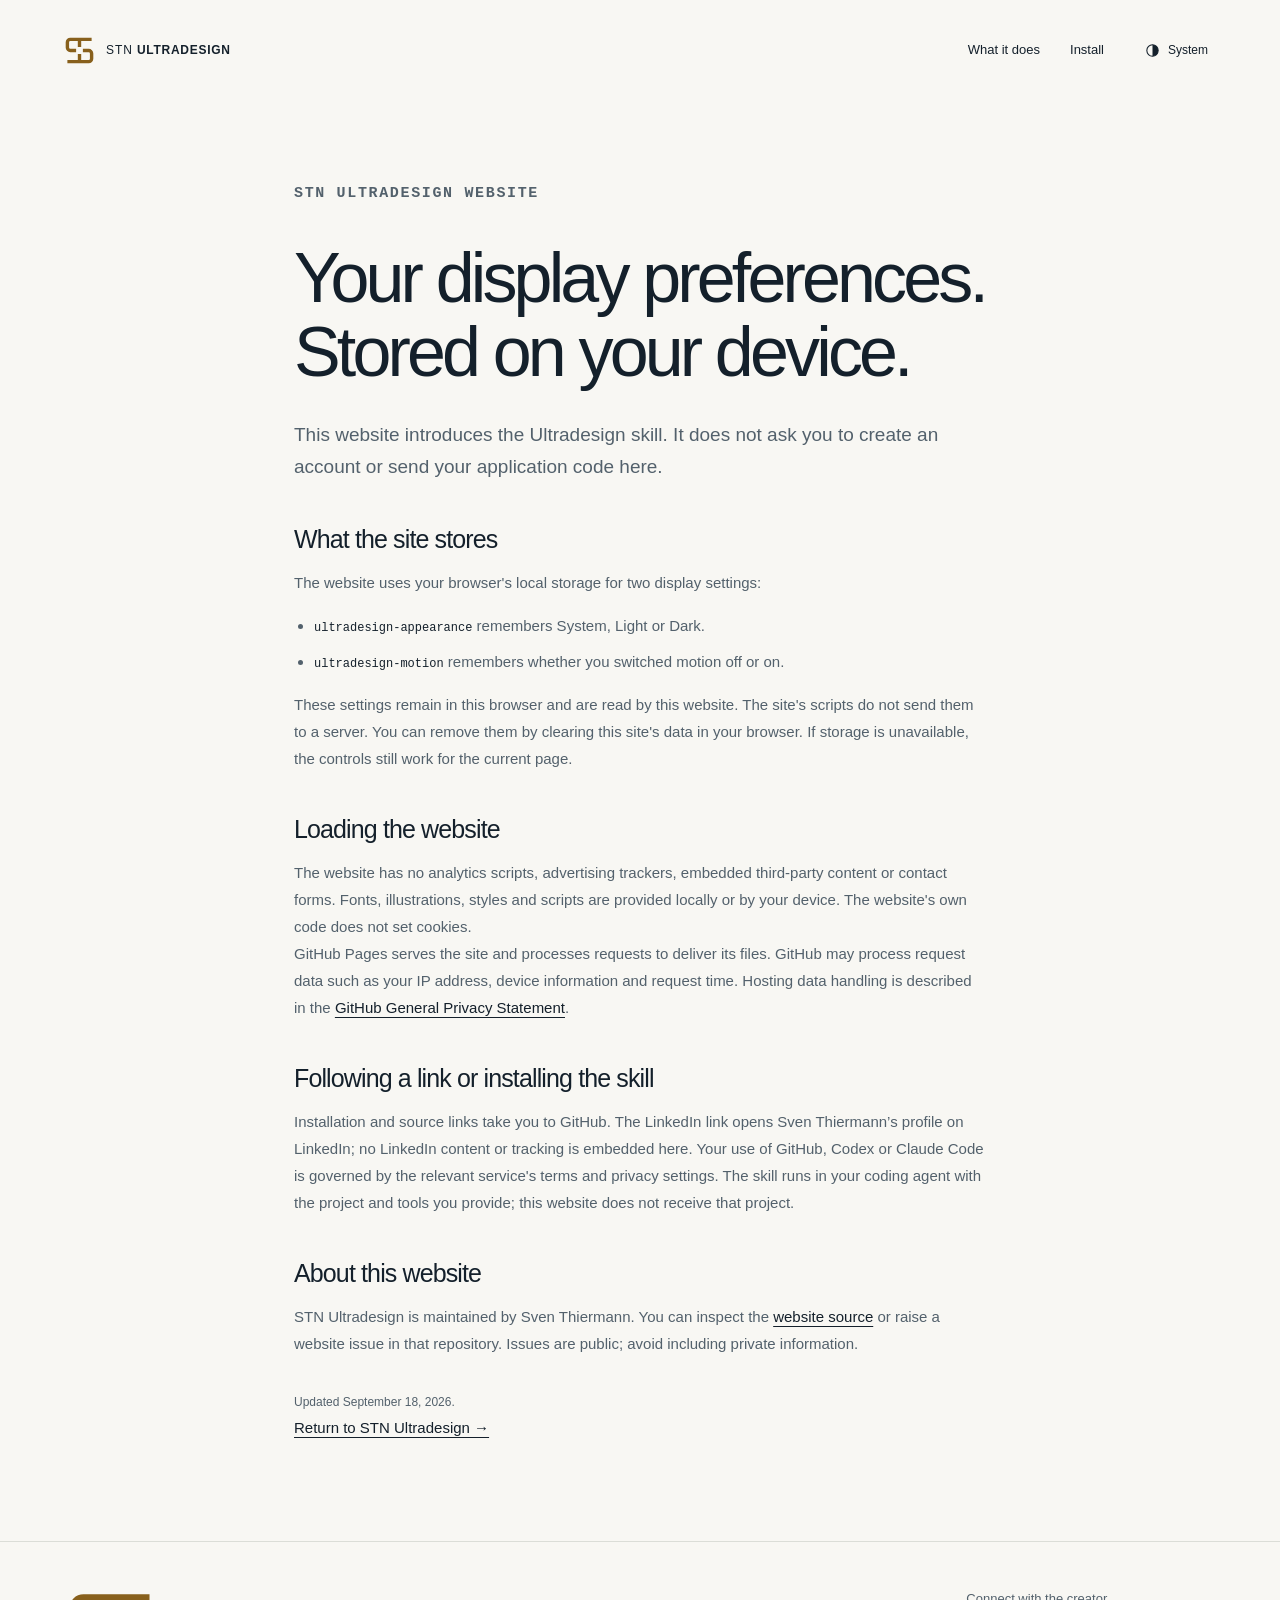
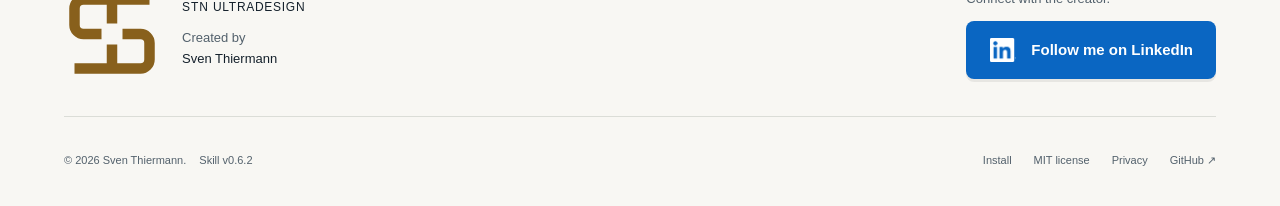
==== commit e741ffce: "Present Ultradesign v0.6.2 verification improvements" ====
--- a/public/privacy.html
+++ b/public/privacy.html
@@ -49,7 +49,7 @@
       </div>
       <div class="footer-connect"><p>Connect with the creator.</p><a class="footer-linkedin" href="https://www.linkedin.com/in/sven-thiermann/"><img class="linkedin-mark" src="assets/linkedin-in-white.png?v=ed22a5ab46c1" width="28" height="24" alt=""><span>Follow me on LinkedIn</span></a></div>
     </div>
-    <div class="footer-bottom"><p>© 2026 Sven Thiermann. <span class="footer-release">Skill v0.6.1</span></p><nav aria-label="Footer navigation"><a href="./#install">Install</a><a href="https://github.com/sthiermann/stn-ultradesign/blob/main/LICENSE">MIT license</a><a href="privacy.html">Privacy</a><a href="https://github.com/sthiermann/stn-ultradesign">GitHub ↗</a></nav></div>
+    <div class="footer-bottom"><p>© 2026 Sven Thiermann. <span class="footer-release">Skill v0.6.2</span></p><nav aria-label="Footer navigation"><a href="./#install">Install</a><a href="https://github.com/sthiermann/stn-ultradesign/blob/main/LICENSE">MIT license</a><a href="privacy.html">Privacy</a><a href="https://github.com/sthiermann/stn-ultradesign">GitHub ↗</a></nav></div>
   </footer>
 </body>
 </html>
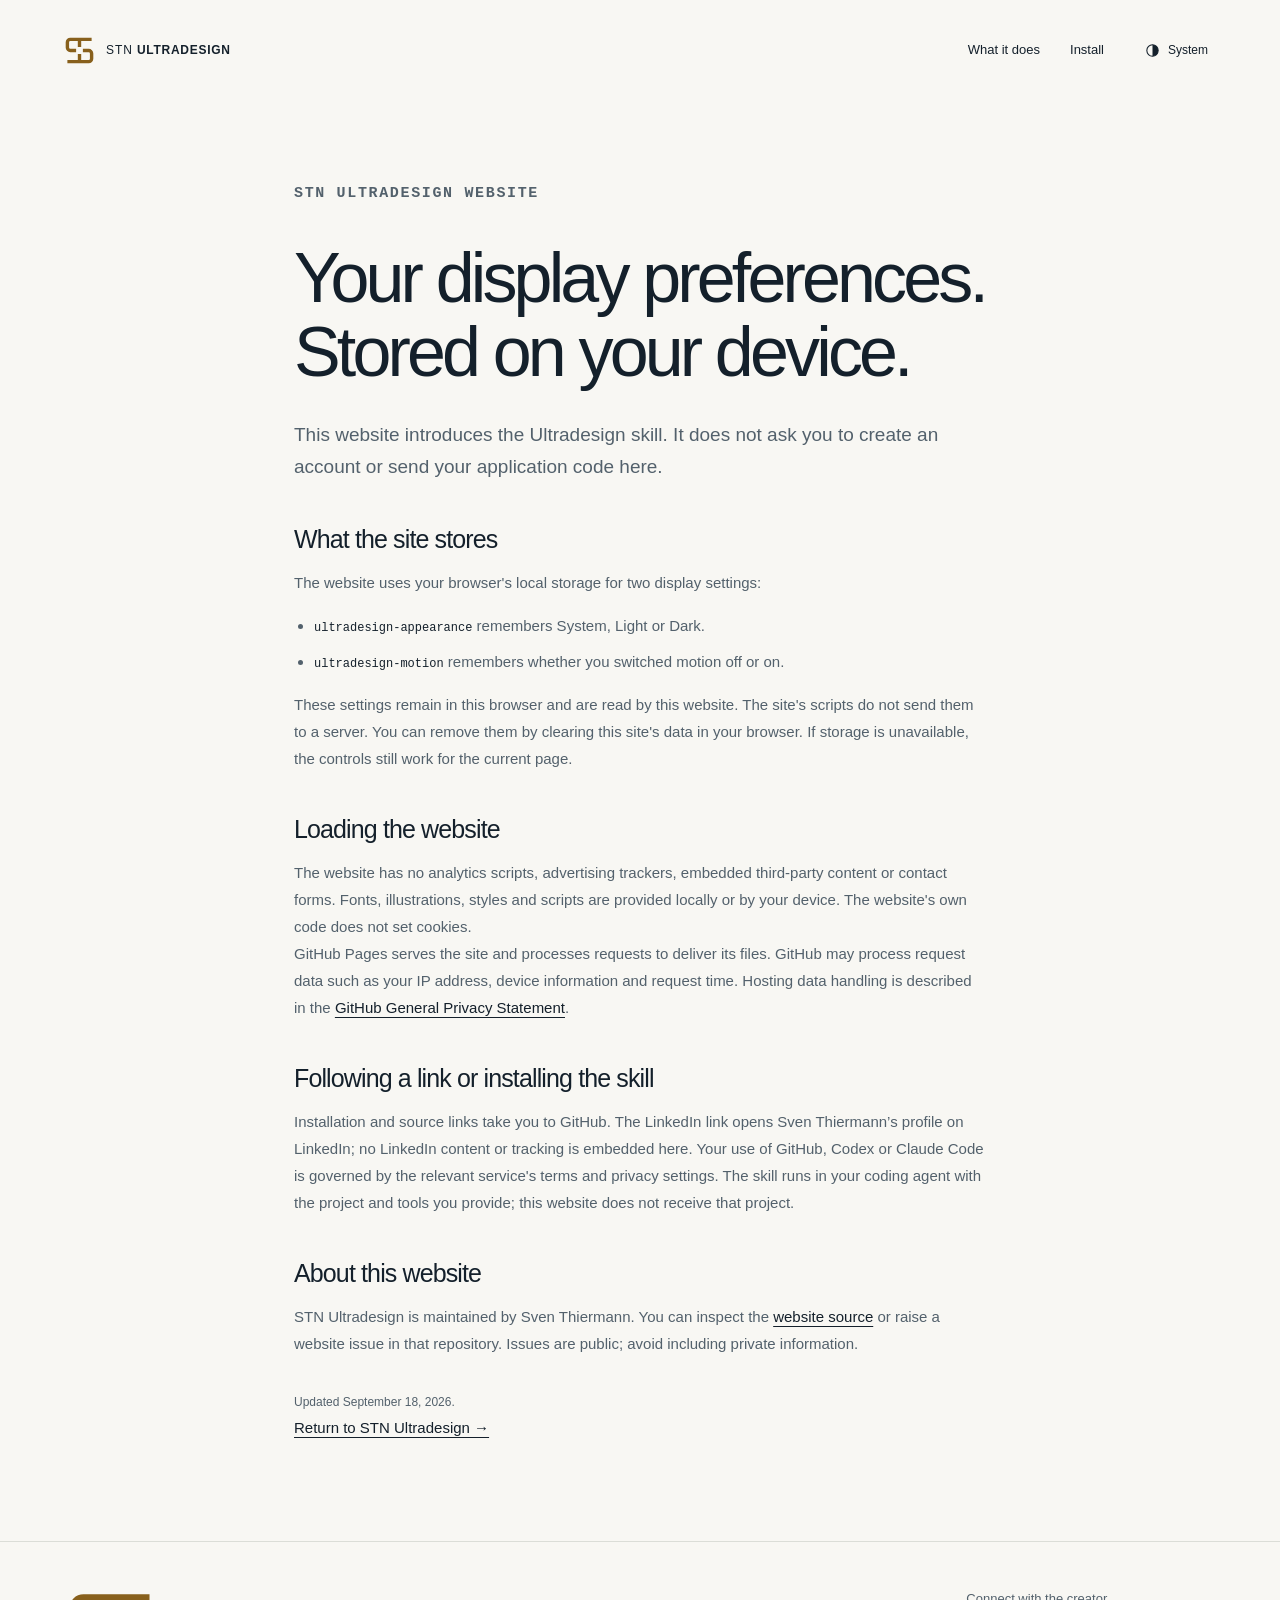
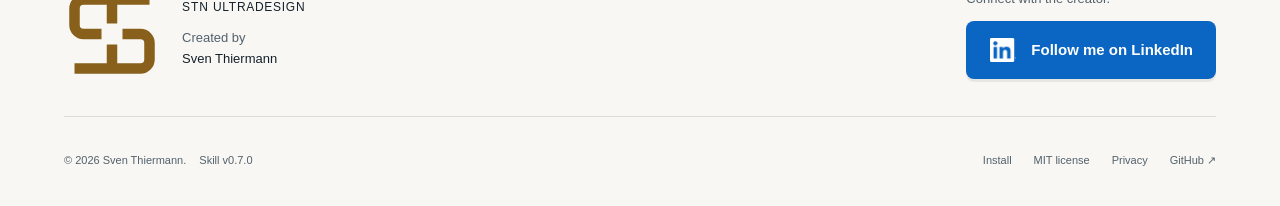
==== commit 7ba1371d: "Present Ultradesign v0.7.0 and its verification workflow" ====
--- a/public/privacy.html
+++ b/public/privacy.html
@@ -49,7 +49,7 @@
       </div>
       <div class="footer-connect"><p>Connect with the creator.</p><a class="footer-linkedin" href="https://www.linkedin.com/in/sven-thiermann/"><img class="linkedin-mark" src="assets/linkedin-in-white.png?v=ed22a5ab46c1" width="28" height="24" alt=""><span>Follow me on LinkedIn</span></a></div>
     </div>
-    <div class="footer-bottom"><p>© 2026 Sven Thiermann. <span class="footer-release">Skill v0.6.2</span></p><nav aria-label="Footer navigation"><a href="./#install">Install</a><a href="https://github.com/sthiermann/stn-ultradesign/blob/main/LICENSE">MIT license</a><a href="privacy.html">Privacy</a><a href="https://github.com/sthiermann/stn-ultradesign">GitHub ↗</a></nav></div>
+    <div class="footer-bottom"><p>© 2026 Sven Thiermann. <span class="footer-release">Skill v0.7.0</span></p><nav aria-label="Footer navigation"><a href="./#install">Install</a><a href="https://github.com/sthiermann/stn-ultradesign/blob/main/LICENSE">MIT license</a><a href="privacy.html">Privacy</a><a href="https://github.com/sthiermann/stn-ultradesign">GitHub ↗</a></nav></div>
   </footer>
 </body>
 </html>
